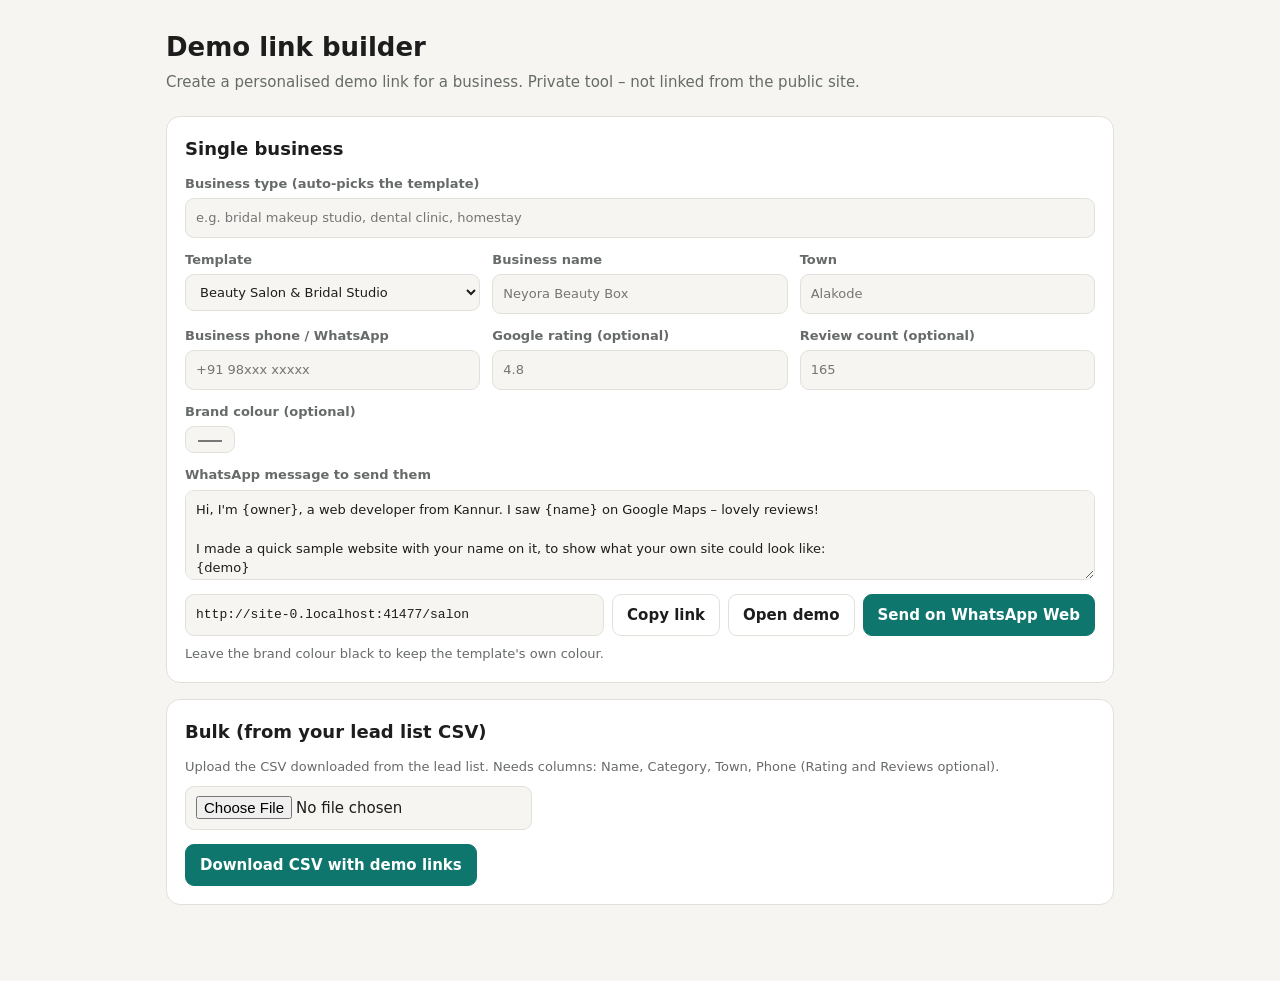
==== builder.html @ d58e7706 "Demo website generator" ====
<!doctype html>
<html lang="en">
<head>
<meta charset="utf-8">
<meta name="viewport" content="width=device-width, initial-scale=1">
<title>Demo Link Builder</title>
<meta name="robots" content="noindex, nofollow">
<style>
:root{--bg:#f6f5f1;--surface:#fff;--ink:#1c1d1c;--muted:#666b68;--line:#e2e0d9;--accent:#0f766e}
@media (prefers-color-scheme:dark){:root{--bg:#141413;--surface:#1d1d1b;--ink:#ecebe6;--muted:#a29f96;--line:#33322d;--accent:#2dd4bf}}
*{box-sizing:border-box}
body{margin:0;background:var(--bg);color:var(--ink);font:15px/1.5 system-ui,-apple-system,"Segoe UI",Roboto,sans-serif}
.wrap{max-width:980px;margin:0 auto;padding:28px 16px 60px}
h1{font-size:26px;margin:0 0 4px}
h2{font-size:18px;margin:0 0 12px}
.sub{color:var(--muted);margin:0 0 22px}
.card{background:var(--surface);border:1px solid var(--line);border-radius:14px;padding:18px;margin-bottom:16px}
.grid{display:grid;grid-template-columns:repeat(3,1fr);gap:12px}
label{display:flex;flex-direction:column;gap:5px;font-size:13px;color:var(--muted);font-weight:600}
input,select,textarea{font:inherit;color:var(--ink);background:var(--bg);border:1px solid var(--line);border-radius:9px;padding:9px 10px;font-weight:400}
textarea{min-height:90px;resize:vertical}
.full{grid-column:1/-1}
.out{display:flex;gap:8px;margin-top:14px;flex-wrap:wrap}
.out input{flex:1;min-width:240px;font-family:ui-monospace,monospace;font-size:13px}
.btn{border:1px solid var(--line);background:var(--surface);color:var(--ink);border-radius:9px;padding:9px 14px;font:inherit;font-weight:600;cursor:pointer;text-decoration:none;display:inline-flex;align-items:center}
.btn.primary{background:var(--accent);border-color:var(--accent);color:#fff}
.hint{color:var(--muted);font-size:13px;margin:8px 0 0}
table{width:100%;border-collapse:collapse;font-size:13px;margin-top:12px}
td,th{border-bottom:1px solid var(--line);padding:6px 8px;text-align:left;vertical-align:top}
td a{color:var(--accent);word-break:break-all}
@media (max-width:720px){.grid{grid-template-columns:1fr 1fr}}
@media (max-width:480px){.grid{grid-template-columns:1fr}}
</style>
</head>
<body>
<div class="wrap">
  <h1>Demo link builder</h1>
  <p class="sub">Create a personalised demo link for a business. Private tool – not linked from the public site.</p>

  <div class="card">
    <h2>Single business</h2>
    <div class="grid">
      <label class="full">Business type (auto-picks the template)<input id="type" placeholder="e.g. bridal makeup studio, dental clinic, homestay"></label>
      <label>Template<select id="cat"></select></label>
      <label>Business name<input id="name" placeholder="Neyora Beauty Box"></label>
      <label>Town<input id="town" placeholder="Alakode"></label>
      <label>Business phone / WhatsApp<input id="phone" placeholder="+91 98xxx xxxxx"></label>
      <label>Google rating (optional)<input id="rating" placeholder="4.8"></label>
      <label>Review count (optional)<input id="reviews" placeholder="165"></label>
      <label>Brand colour (optional)<input id="color" type="color" value="#000000"></label>
      <label class="full">WhatsApp message to send them<textarea id="tpl">Hi, I'm {owner}, a web developer from Kannur. I saw {name} on Google Maps – lovely reviews!

I made a quick sample website with your name on it, to show what your own site could look like:
{demo}

If you like it, I can set it up with your real photos and prices. If not, no problem at all 🙂</textarea></label>
    </div>
    <div class="out">
      <input id="link" readonly>
      <button class="btn" id="copy">Copy link</button>
      <a class="btn" id="open" target="_blank" rel="noopener">Open demo</a>
      <a class="btn primary" id="wa" target="whatsapp_web" rel="noopener">Send on WhatsApp Web</a>
    </div>
    <p class="hint">Leave the brand colour black to keep the template's own colour.</p>
  </div>

  <div class="card">
    <h2>Bulk (from your lead list CSV)</h2>
    <p class="hint" style="margin:0 0 10px">Upload the CSV downloaded from the lead list. Needs columns: Name, Category, Town, Phone (Rating and Reviews optional).</p>
    <input type="file" id="csv" accept=".csv">
    <div class="out"><button class="btn primary" id="dl" disabled>Download CSV with demo links</button></div>
    <div id="preview"></div>
  </div>
</div>

<script src="/config.js"></script>
<script src="/assets/categories.js"></script>
<script>
const A = window.AGENCY || {}, C = window.CATEGORIES, KW = window.CATEGORY_KEYWORDS;
const $ = id => document.getElementById(id);
$("cat").innerHTML = Object.entries(C).map(([k,c]) => `<option value="${k}">${c.label}</option>`).join("");

function detect(text){
  const t = (text||"").toLowerCase();
  let best = "", score = 0;
  for (const [k, words] of Object.entries(KW)) {
    const s = words.reduce((n,w) => n + (t.includes(w) ? w.length : 0), 0);
    if (s > score) { score = s; best = k; }
  }
  return best;
}
function normPhone(p){ let d=String(p||"").replace(/\D/g,""); if(d.length===10) d="91"+d; if(d.length===11&&d[0]==="0") d="91"+d.slice(1); return d; }

function buildLink(o){
  const u = new URL("/" + o.cat, location.origin);
  if (o.name) u.searchParams.set("n", o.name);
  if (o.town) u.searchParams.set("t", o.town);
  const p = normPhone(o.phone); if (p) u.searchParams.set("p", p);
  if (o.rating) u.searchParams.set("r", o.rating);
  if (o.reviews) u.searchParams.set("rv", String(o.reviews).replace(/\D/g,""));
  if (o.color && o.color !== "#000000") u.searchParams.set("color", o.color.replace("#",""));
  return u.toString();
}
function message(o, link){
  return $("tpl").value.replace(/\{owner\}/g, A.owner || "").replace(/\{name\}/g, o.name || "your business").replace(/\{demo\}/g, link);
}
function update(){
  const o = { cat:$("cat").value, name:$("name").value.trim(), town:$("town").value.trim(), phone:$("phone").value, rating:$("rating").value.trim(), reviews:$("reviews").value.trim(), color:$("color").value };
  const link = buildLink(o);
  $("link").value = link; $("open").href = link;
  const p = normPhone(o.phone);
  $("wa").href = p ? `https://web.whatsapp.com/send?phone=${p}&text=${encodeURIComponent(message(o, link))}` : "#";
}
$("type").addEventListener("input", () => { const k = detect($("type").value); if (k) $("cat").value = k; update(); });
["cat","name","town","phone","rating","reviews","color","tpl"].forEach(id => $(id).addEventListener("input", update));
$("copy").addEventListener("click", async () => { try { await navigator.clipboard.writeText($("link").value); $("copy").textContent = "Copied!"; setTimeout(()=>$("copy").textContent="Copy link",1200);} catch(e){ $("link").select(); } });
update();

/* bulk */
function parseCSV(text){
  const rows=[]; let row=[], cell="", q=false;
  for (let i=0;i<text.length;i++){ const ch=text[i];
    if(q){ if(ch==='"'){ if(text[i+1]==='"'){cell+='"';i++;} else q=false; } else cell+=ch; }
    else if(ch==='"') q=true; else if(ch===','){row.push(cell);cell="";} else if(ch==='\n'){row.push(cell);rows.push(row);row=[];cell="";} else if(ch!=='\r') cell+=ch; }
  if(cell||row.length){row.push(cell);rows.push(row);}
  return rows;
}
let bulkOut = null;
$("csv").addEventListener("change", async e => {
  const f = e.target.files[0]; if(!f) return;
  const rows = parseCSV((await f.text()).replace(/^﻿/,""));
  const head = rows.shift().map(h=>h.trim().toLowerCase());
  const col = n => head.findIndex(h => h === n || h.startsWith(n));
  const iN=col("name"), iC=col("category"), iG=col("category group"), iT=col("town"), iP=col("phone"), iR=col("rating"), iV=col("reviews");
  bulkOut = [["Name","Town","Phone","Template","Demo link","WhatsApp Web link"]];
  const prev = [];
  rows.filter(r=>r[iN]).forEach(r => {
    const o = { name:r[iN].split(/\s+\|\s+/)[0].trim(), town:r[iT]||"", phone:r[iP]||"", rating:iR>=0?r[iR]:"", reviews:iV>=0?r[iV]:"" };
    o.cat = detect(`${r[iC]||""} ${r[iN]} ${iG>=0?r[iG]:""}`) || "salon";
    const link = buildLink(o), p = normPhone(o.phone);
    const wa = p ? `https://web.whatsapp.com/send?phone=${p}&text=${encodeURIComponent(message(o, link))}` : "";
    bulkOut.push([o.name,o.town,o.phone,o.cat,link,wa]);
    if (prev.length < 15) prev.push(`<tr><td>${o.name}</td><td>${o.cat}</td><td><a href="${link}" target="_blank" rel="noopener">${link}</a></td></tr>`);
  });
  $("preview").innerHTML = `<p class="hint">${bulkOut.length-1} links generated. Preview:</p><table><tr><th>Business</th><th>Template</th><th>Demo link</th></tr>${prev.join("")}</table>`;
  $("dl").disabled = false;
});
$("dl").addEventListener("click", () => {
  const text = bulkOut.map(r => r.map(v => `"${String(v).replace(/"/g,'""')}"`).join(",")).join("\n");
  const a = document.createElement("a"); a.href = URL.createObjectURL(new Blob(["﻿"+text],{type:"text/csv"})); a.download = "demo-links.csv"; a.click();
});
</script>
</body>
</html>
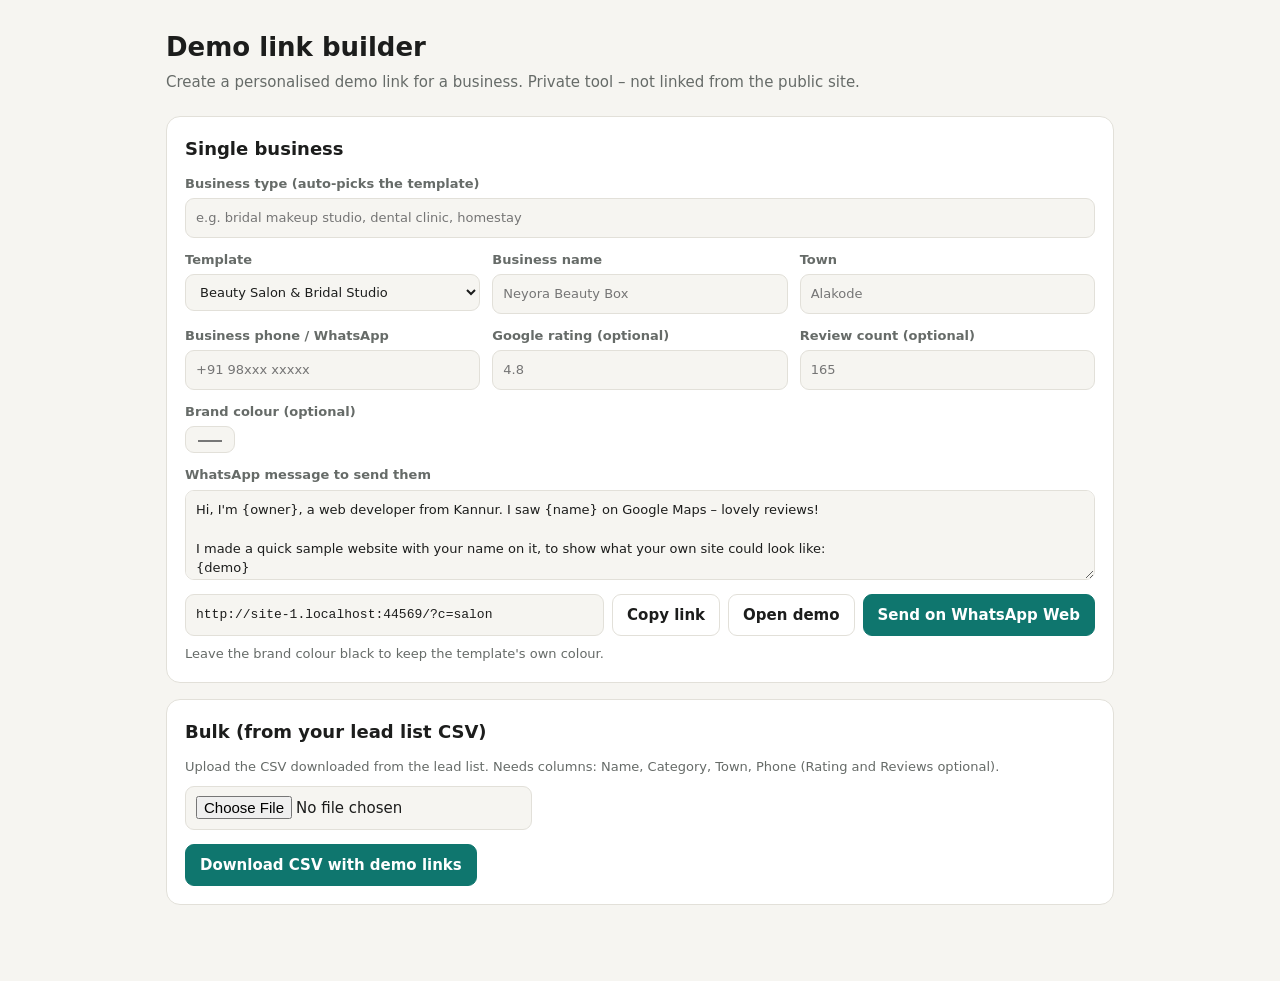
==== commit 8d867f0c: "Fix links" ====
--- a/builder.html
+++ b/builder.html
@@ -92,7 +92,8 @@
 function normPhone(p){ let d=String(p||"").replace(/\D/g,""); if(d.length===10) d="91"+d; if(d.length===11&&d[0]==="0") d="91"+d.slice(1); return d; }
 
 function buildLink(o){
-  const u = new URL("/" + o.cat, location.origin);
+  const u = new URL("/", location.origin);
+  u.searchParams.set("c", o.cat);
   if (o.name) u.searchParams.set("n", o.name);
   if (o.town) u.searchParams.set("t", o.town);
   const p = normPhone(o.phone); if (p) u.searchParams.set("p", p);
